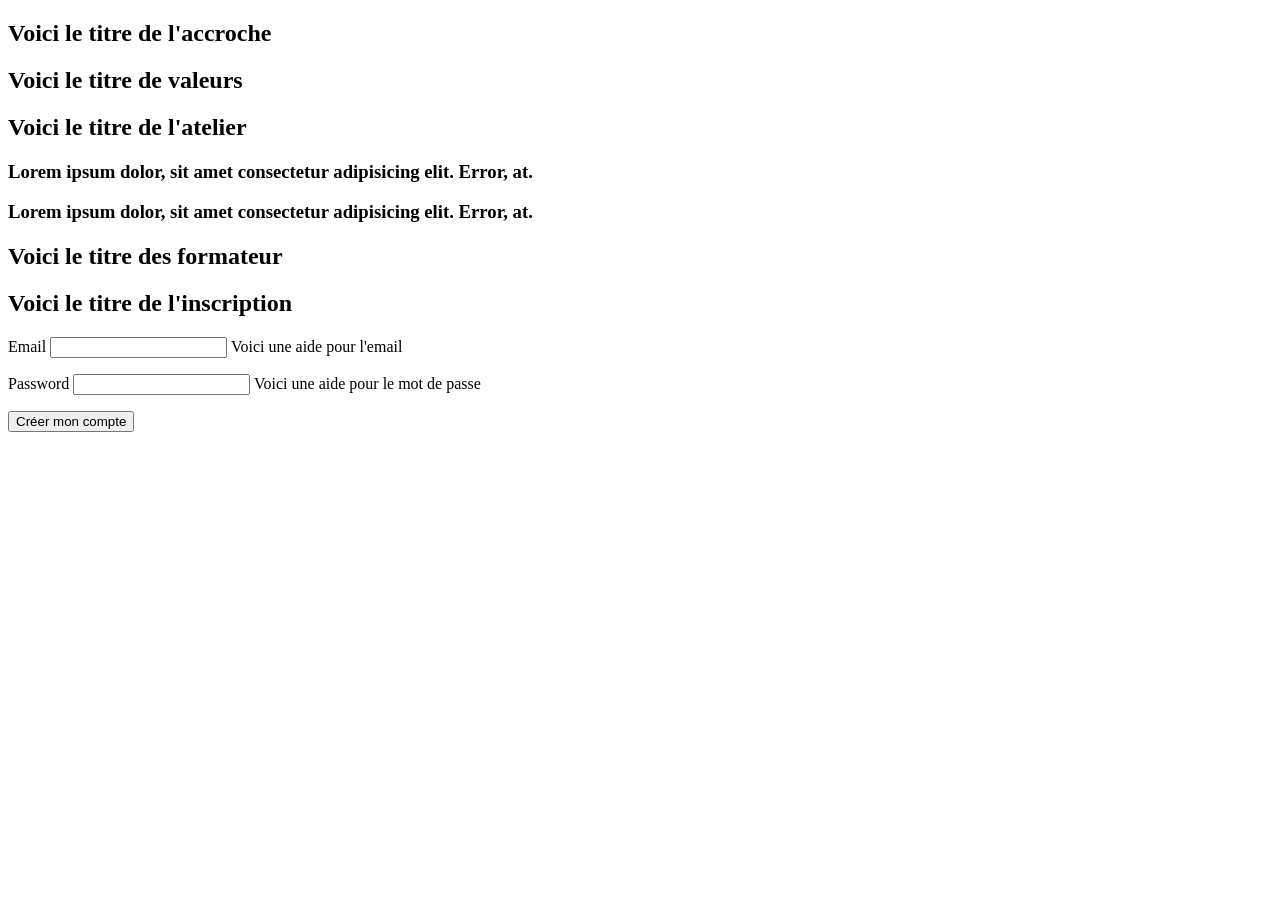
==== src/index.html @ e3a2965a "Ajout de l'arborescence et de la landing page" ====
<!DOCTYPE html>
<html lang="fr">

<head>
    <meta charset="UTF-8">
    <meta name="viewport" content="width=device-width, initial-scale=1.0">
    <title>SkillHub</title>
    <meta name="description" content="Voici la description de mon site, essentiel pour le TP 1">
</head>

<body>
    <main>
        <section class="accroche" id="accroche" aria-labelledby="t-accroche">
            <h1 id="t-accroche">Voici le titre de l'accroche</h1>
        </section>

        <section class="valeurs" id="valeurs" aria-labelledby="t-valeurs">
            <h2 id="t-valeurs">Voici le titre de valeurs</h2>

        </section>

        <section class="ateliers" id="ateliers" aria-labelledby="t-ateliers">
            <h2 id="t-ateliers">Voici le titre de l'atelier</h2>

            <article class="fiche-atelier">
                <h3>Lorem ipsum dolor, sit amet consectetur adipisicing elit. Error, at.</h3>
            </article>
            <article class="fiche-atelier">
                <h3>Lorem ipsum dolor, sit amet consectetur adipisicing elit. Error, at.</h3>
            </article>

        </section>

        <section class="formateurs" id="formateurs" aria-labelledby="t-formateurs">
            <h2 id="t-formateurs">Voici le titre des formateur</h2>

        </section>

        <section class="inscription" id="inscription" aria-labelledby="t-inscription">
            <h2 id="t-inscription">Voici le titre de l'inscription</h2>

            <form action="#">
                <p>
                    <label for="email">Email</label>
                    <input type="email" id="email" class="input-email" aria-labelledby="email">
                    <span id="email-span">Voici une aide pour l'email</span>
                </p>
                <p>
                    <label for="password">Password</label>
                    <input type="password" id="password" class="input-pwd" aria-labelledby="pwd">
                    <span id="pwd">Voici une aide pour le mot de passe</span>
                </p>

                <button type="submit">Créer mon compte</button>
            </form>
        </section>
    </main>
</body>

</html>
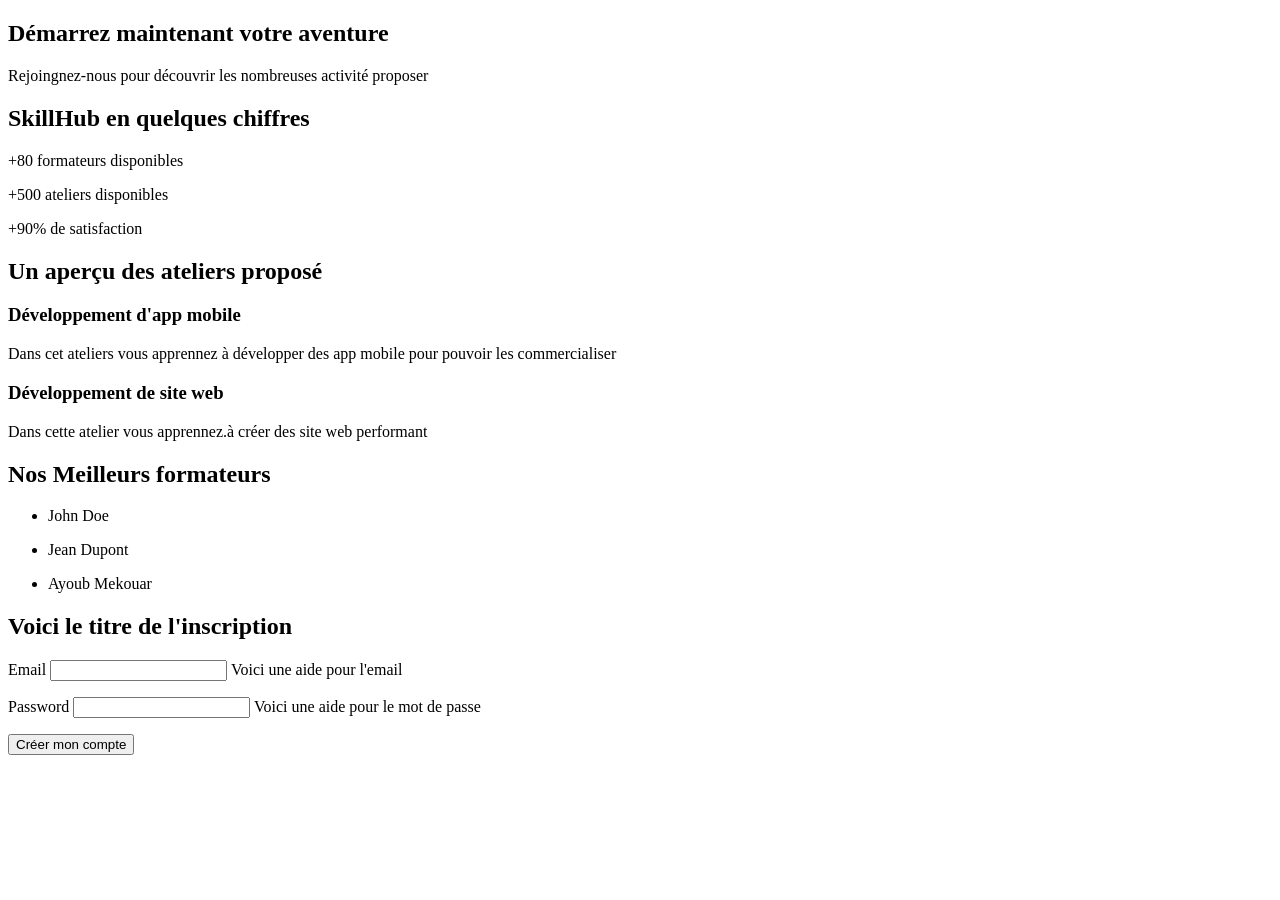
==== commit 37f8368b: "Mise a jour de la landing page (no CSS)" ====
--- a/src/index.html
+++ b/src/index.html
@@ -11,28 +11,41 @@
 <body>
     <main>
         <section class="accroche" id="accroche" aria-labelledby="t-accroche">
-            <h1 id="t-accroche">Voici le titre de l'accroche</h1>
+            <h1 id="t-accroche">Démarrez maintenant votre aventure</h1>
+            <p>Rejoingnez-nous pour découvrir les nombreuses activité proposer</p>
         </section>
 
         <section class="valeurs" id="valeurs" aria-labelledby="t-valeurs">
-            <h2 id="t-valeurs">Voici le titre de valeurs</h2>
-
+            <h2 id="t-valeurs">SkillHub en quelques chiffres</h2>
+            <div class="chiffre">
+                <p>+80 formateurs disponibles</p>
+                <p>+500 ateliers disponibles</p>
+                <p>+90% de satisfaction</p>
+            </div>
+            
         </section>
 
         <section class="ateliers" id="ateliers" aria-labelledby="t-ateliers">
-            <h2 id="t-ateliers">Voici le titre de l'atelier</h2>
+            <h2 id="t-ateliers">Un aperçu des ateliers proposé</h2>
 
             <article class="fiche-atelier">
-                <h3>Lorem ipsum dolor, sit amet consectetur adipisicing elit. Error, at.</h3>
+                <h3>Développement d'app mobile</h3>
+                <p>Dans cet ateliers vous apprennez à développer des app mobile pour pouvoir les commercialiser</p>
             </article>
             <article class="fiche-atelier">
-                <h3>Lorem ipsum dolor, sit amet consectetur adipisicing elit. Error, at.</h3>
+                <h3>Développement de site web</h3>
+                <p>Dans cette atelier vous apprennez.à créer des site web performant</p>
             </article>
 
         </section>
 
         <section class="formateurs" id="formateurs" aria-labelledby="t-formateurs">
-            <h2 id="t-formateurs">Voici le titre des formateur</h2>
+            <h2 id="t-formateurs">Nos Meilleurs formateurs</h2>
+            <ul class="liste-formateurs">
+                <li class="formateur"><p>John Doe</p></li>
+                <li class="formateur"><p>Jean Dupont</p></li>
+                <li class="formateur"><p>Ayoub Mekouar</p></li>
+            </ul>
 
         </section>
 
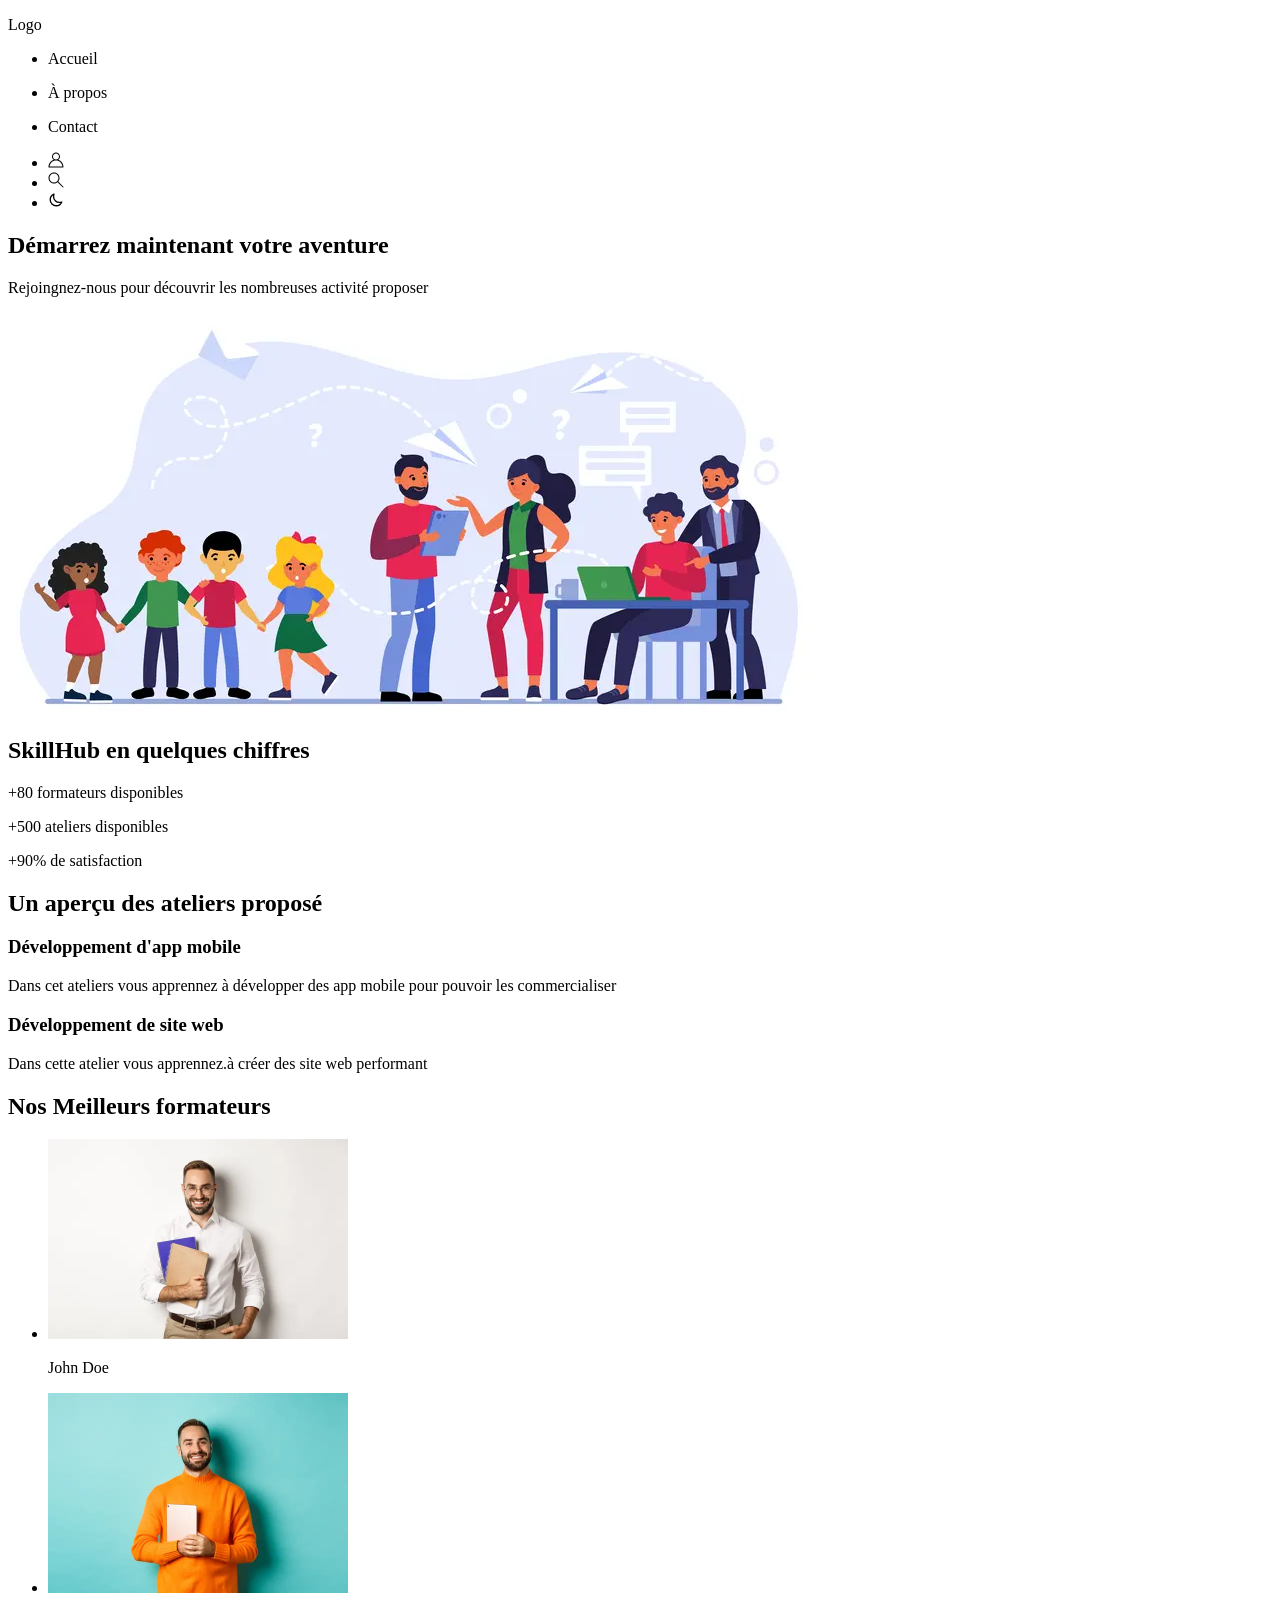
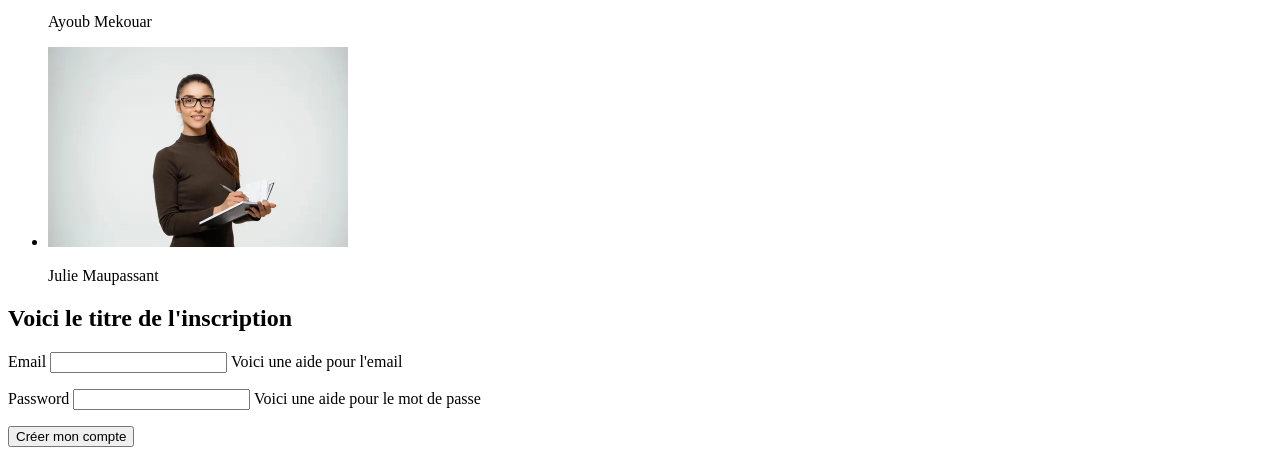
==== commit 3a9672f8: "Ajout des images et polices - TP2" ====
--- a/src/index.html
+++ b/src/index.html
@@ -6,13 +6,84 @@
     <meta name="viewport" content="width=device-width, initial-scale=1.0">
     <title>SkillHub</title>
     <meta name="description" content="Voici la description de mon site, essentiel pour le TP 1">
+    <link rel="preload" fetchpriority="high" as="image" href="./assets/images/image-accroche.webp" type="image/webp">
+
+
+    <!-- Préchargement Titre -->
+     <link rel="preload" 
+      href="./assets/polices/inter-v20-latin-700.woff2" 
+      as="font" 
+      type="font/woff2" 
+      crossorigin>
+
+      <style>
+        @font-face {
+            font-display: swap; /* Check https://developer.mozilla.org/en-US/docs/Web/CSS/@font-face/font-display for other options. */
+            font-family: 'Inter';
+            font-style: normal;
+            font-weight: 400;
+            src: url('../assets/polices/inter-v20-latin-regular.woff2') format('woff2'); /* Chrome 36+, Opera 23+, Firefox 39+, Safari 12+, iOS 10+ */
+        }
+        /* inter-700 - latin */
+        @font-face {
+            font-display: swap; /* Check https://developer.mozilla.org/en-US/docs/Web/CSS/@font-face/font-display for other options. */
+            font-family: 'Inter';
+            font-style: normal;
+            font-weight: 700;
+            src: url('../assets/polices/inter-v20-latin-700.woff2') format('woff2'); /* Chrome 36+, Opera 23+, Firefox 39+, Safari 12+, iOS 10+ */
+        }
+      </style>
+
 </head>
 
 <body>
     <main>
+        <nav>
+            <div class="logo">
+                <p>Logo</p>
+            </div>
+            <div class="navlinks">
+                <ul>
+                    <li>
+                        <p>Accueil</p>
+                    </li>
+                    <li>
+                        <p>À propos</p>
+                    </li>
+                    <li>
+                        <p>Contact</p>
+                    </li>
+                </ul>
+            </div>
+            <div class="icon">
+                <ul>
+                    <li>
+                        <svg width="16px" height="16px" viewBox="0 0 8.4666669 8.4666669" id="svg8" version="1.1" xmlns="http://www.w3.org/2000/svg" xmlns:cc="http://creativecommons.org/ns#" xmlns:dc="http://purl.org/dc/elements/1.1/" xmlns:inkscape="http://www.inkscape.org/namespaces/inkscape" xmlns:rdf="http://www.w3.org/1999/02/22-rdf-syntax-ns#" xmlns:sodipodi="http://sodipodi.sourceforge.net/DTD/sodipodi-0.dtd" xmlns:svg="http://www.w3.org/2000/svg" fill="#000000"><g id="SVGRepo_bgCarrier" stroke-width="0"></g><g id="SVGRepo_tracerCarrier" stroke-linecap="round" stroke-linejoin="round"></g><g id="SVGRepo_iconCarrier"> <defs id="defs2"></defs> <g id="layer1" transform="translate(0,-288.53332)"> <path d="M 15.996094 1.0039062 C 11.589664 1.0039062 8.0019573 4.5916469 8.0019531 8.9980469 C 8.0019557 11.774941 9.4291681 14.22817 11.585938 15.664062 C 5.4606227 17.55205 0.99608756 23.262484 0.99609375 30 A 1.0001 1.0001 0 0 0 2 31.003906 L 30 31.003906 A 1.0001 1.0001 0 0 0 30.996094 30 C 30.9961 23.263163 26.534518 17.552631 20.410156 15.664062 C 22.569029 14.228159 23.998044 11.774891 23.998047 8.9980469 C 23.998043 4.5916469 20.402524 1.0039062 15.996094 1.0039062 z M 15.996094 2.9960938 C 19.321645 2.9960938 21.998044 5.6725162 21.998047 8.9980469 C 21.998044 12.323615 19.321645 15 15.996094 15 C 12.670543 15 10.001956 12.323615 10.001953 8.9980469 C 10.001956 5.6725162 12.670543 2.9960938 15.996094 2.9960938 z M 15.996094 17 C 22.834013 17 28.271717 22.305487 28.804688 29.003906 L 3.1972656 29.003906 C 3.7302358 22.305487 9.1581737 17 15.996094 17 z " id="path935" style="color:#000000;font-style:normal;font-variant:normal;font-weight:normal;font-stretch:normal;font-size:medium;line-height:normal;font-family:sans-serif;font-variant-ligatures:normal;font-variant-position:normal;font-variant-caps:normal;font-variant-numeric:normal;font-variant-alternates:normal;font-feature-settings:normal;text-indent:0;text-align:start;text-decoration:none;text-decoration-line:none;text-decoration-style:solid;text-decoration-color:#000000;letter-spacing:normal;word-spacing:normal;text-transform:none;writing-mode:lr-tb;direction:ltr;text-orientation:mixed;dominant-baseline:auto;baseline-shift:baseline;text-anchor:start;white-space:normal;shape-padding:0;clip-rule:nonzero;display:inline;overflow:visible;visibility:visible;opacity:1;isolation:auto;mix-blend-mode:normal;color-interpolation:sRGB;color-interpolation-filters:linearRGB;solid-color:#000000;solid-opacity:1;vector-effect:none;fill:#000000;fill-opacity:1;fill-rule:nonzero;stroke:none;stroke-width:1.99999988;stroke-linecap:round;stroke-linejoin:round;stroke-miterlimit:4;stroke-dasharray:none;stroke-dashoffset:0;stroke-opacity:1;paint-order:stroke fill markers;color-rendering:auto;image-rendering:auto;shape-rendering:auto;text-rendering:auto;enable-background:accumulate" transform="matrix(0.26458333,0,0,0.26458333,0,288.53332)"></path> </g> </g></svg>                    
+                    </li>
+
+                    <li>
+                        <svg width="16px" height="16px" viewBox="0 0 8.4666669 8.4666669" id="svg8" version="1.1" xmlns="http://www.w3.org/2000/svg" xmlns:cc="http://creativecommons.org/ns#" xmlns:dc="http://purl.org/dc/elements/1.1/" xmlns:inkscape="http://www.inkscape.org/namespaces/inkscape" xmlns:rdf="http://www.w3.org/1999/02/22-rdf-syntax-ns#" xmlns:sodipodi="http://sodipodi.sourceforge.net/DTD/sodipodi-0.dtd" xmlns:svg="http://www.w3.org/2000/svg" fill="#000000"><g id="SVGRepo_bgCarrier" stroke-width="0"></g><g id="SVGRepo_tracerCarrier" stroke-linecap="round" stroke-linejoin="round"></g><g id="SVGRepo_iconCarrier"> <defs id="defs2"></defs> <g id="layer1" transform="translate(0,-288.53332)"> <path d="M 11.996094 1.0039062 C 5.9328116 1.0039062 0.99610131 5.9386839 0.99609375 12.001953 C 0.99610131 18.06526 5.9328116 23.001953 11.996094 23.001953 C 14.670102 23.001953 17.122499 22.040573 19.03125 20.447266 L 29.291016 30.708984 C 30.235897 31.653866 31.653866 30.235898 30.708984 29.291016 L 20.447266 19.029297 C 22.03584 17.121901 22.994137 14.671545 22.994141 12.001953 C 22.994133 5.9386839 18.059376 1.0039062 11.996094 1.0039062 z M 11.996094 3.0039062 C 16.978497 3.003944 20.994135 7.0195531 20.994141 12.001953 C 20.994135 16.984391 16.978497 21.001953 11.996094 21.001953 C 7.0136911 21.001953 2.9960999 16.984391 2.9960938 12.001953 C 2.9960999 7.0195531 7.0136911 3.003944 11.996094 3.0039062 z " id="path935" style="color:#000000;font-style:normal;font-variant:normal;font-weight:normal;font-stretch:normal;font-size:medium;line-height:normal;font-family:sans-serif;font-variant-ligatures:normal;font-variant-position:normal;font-variant-caps:normal;font-variant-numeric:normal;font-variant-alternates:normal;font-feature-settings:normal;text-indent:0;text-align:start;text-decoration:none;text-decoration-line:none;text-decoration-style:solid;text-decoration-color:#000000;letter-spacing:normal;word-spacing:normal;text-transform:none;writing-mode:lr-tb;direction:ltr;text-orientation:mixed;dominant-baseline:auto;baseline-shift:baseline;text-anchor:start;white-space:normal;shape-padding:0;clip-rule:nonzero;display:inline;overflow:visible;visibility:visible;opacity:1;isolation:auto;mix-blend-mode:normal;color-interpolation:sRGB;color-interpolation-filters:linearRGB;solid-color:#000000;solid-opacity:1;vector-effect:none;fill:#000000;fill-opacity:1;fill-rule:nonzero;stroke:none;stroke-width:1.99999988;stroke-linecap:round;stroke-linejoin:round;stroke-miterlimit:4;stroke-dasharray:none;stroke-dashoffset:0;stroke-opacity:1;paint-order:stroke fill markers;color-rendering:auto;image-rendering:auto;shape-rendering:auto;text-rendering:auto;enable-background:accumulate" transform="matrix(0.26458333,0,0,0.26458333,0,288.53332)"></path> </g> </g></svg>
+                    </li>
+
+                    <li>
+                        <svg width="16px" height="16px" viewBox="0 0 24 24" fill="none" xmlns="http://www.w3.org/2000/svg"><g id="SVGRepo_bgCarrier" stroke-width="0"></g><g id="SVGRepo_tracerCarrier" stroke-linecap="round" stroke-linejoin="round"></g><g id="SVGRepo_iconCarrier"> <path d="M3.32031 11.6835C3.32031 16.6541 7.34975 20.6835 12.3203 20.6835C16.1075 20.6835 19.3483 18.3443 20.6768 15.032C19.6402 15.4486 18.5059 15.6834 17.3203 15.6834C12.3497 15.6834 8.32031 11.654 8.32031 6.68342C8.32031 5.50338 8.55165 4.36259 8.96453 3.32996C5.65605 4.66028 3.32031 7.89912 3.32031 11.6835Z" stroke="#000000" stroke-width="2" stroke-linecap="round" stroke-linejoin="round"></path> </g></svg>
+                    </li>
+                </ul>
+            </div>
+        </nav>
+
+
         <section class="accroche" id="accroche" aria-labelledby="t-accroche">
             <h1 id="t-accroche">Démarrez maintenant votre aventure</h1>
             <p>Rejoingnez-nous pour découvrir les nombreuses activité proposer</p>
+            <img src="./assets/images/image-accroche-800px.webp" width="800" height="400"
+                srcset="./assets/images/image-accroche-400px.webp 400w,
+                        ./assets/images/image-accroche-800px.webp 800w,
+                        ./assets/images/image-accroche-1600px.webp 1600w"
+                sizes="(max-width: 700px) 100vw, 50vw"
+                alt="Illustration de plusieurs élèves en compagnie de quatre formateurs"
+                fetchpriority="high" 
+            >
         </section>
 
         <section class="valeurs" id="valeurs" aria-labelledby="t-valeurs">
@@ -22,7 +93,7 @@
                 <p>+500 ateliers disponibles</p>
                 <p>+90% de satisfaction</p>
             </div>
-            
+
         </section>
 
         <section class="ateliers" id="ateliers" aria-labelledby="t-ateliers">
@@ -42,9 +113,18 @@
         <section class="formateurs" id="formateurs" aria-labelledby="t-formateurs">
             <h2 id="t-formateurs">Nos Meilleurs formateurs</h2>
             <ul class="liste-formateurs">
-                <li class="formateur"><p>John Doe</p></li>
-                <li class="formateur"><p>Jean Dupont</p></li>
-                <li class="formateur"><p>Ayoub Mekouar</p></li>
+                <li class="formateur">
+                    <img src="./assets/images/formateurs/formateur1.webp" alt="" width="300" height="200" fetchpriority="high" decoding="async">
+                    <p>John Doe</p>
+                </li>
+                <li class="formateur">
+                    <img src="./assets/images/formateurs/formateur2.webp" alt="" width="300" height="200" loading="lazy" decoding="async">
+                    <p>Ayoub Mekouar</p>
+                </li>
+                <li class="formateur">
+                    <img src="./assets/images/formateurs/formateur3.webp" alt="" width="300" height="200" loading="lazy" decoding="async">
+                    <p>Julie Maupassant</p>
+                </li>
             </ul>
 
         </section>
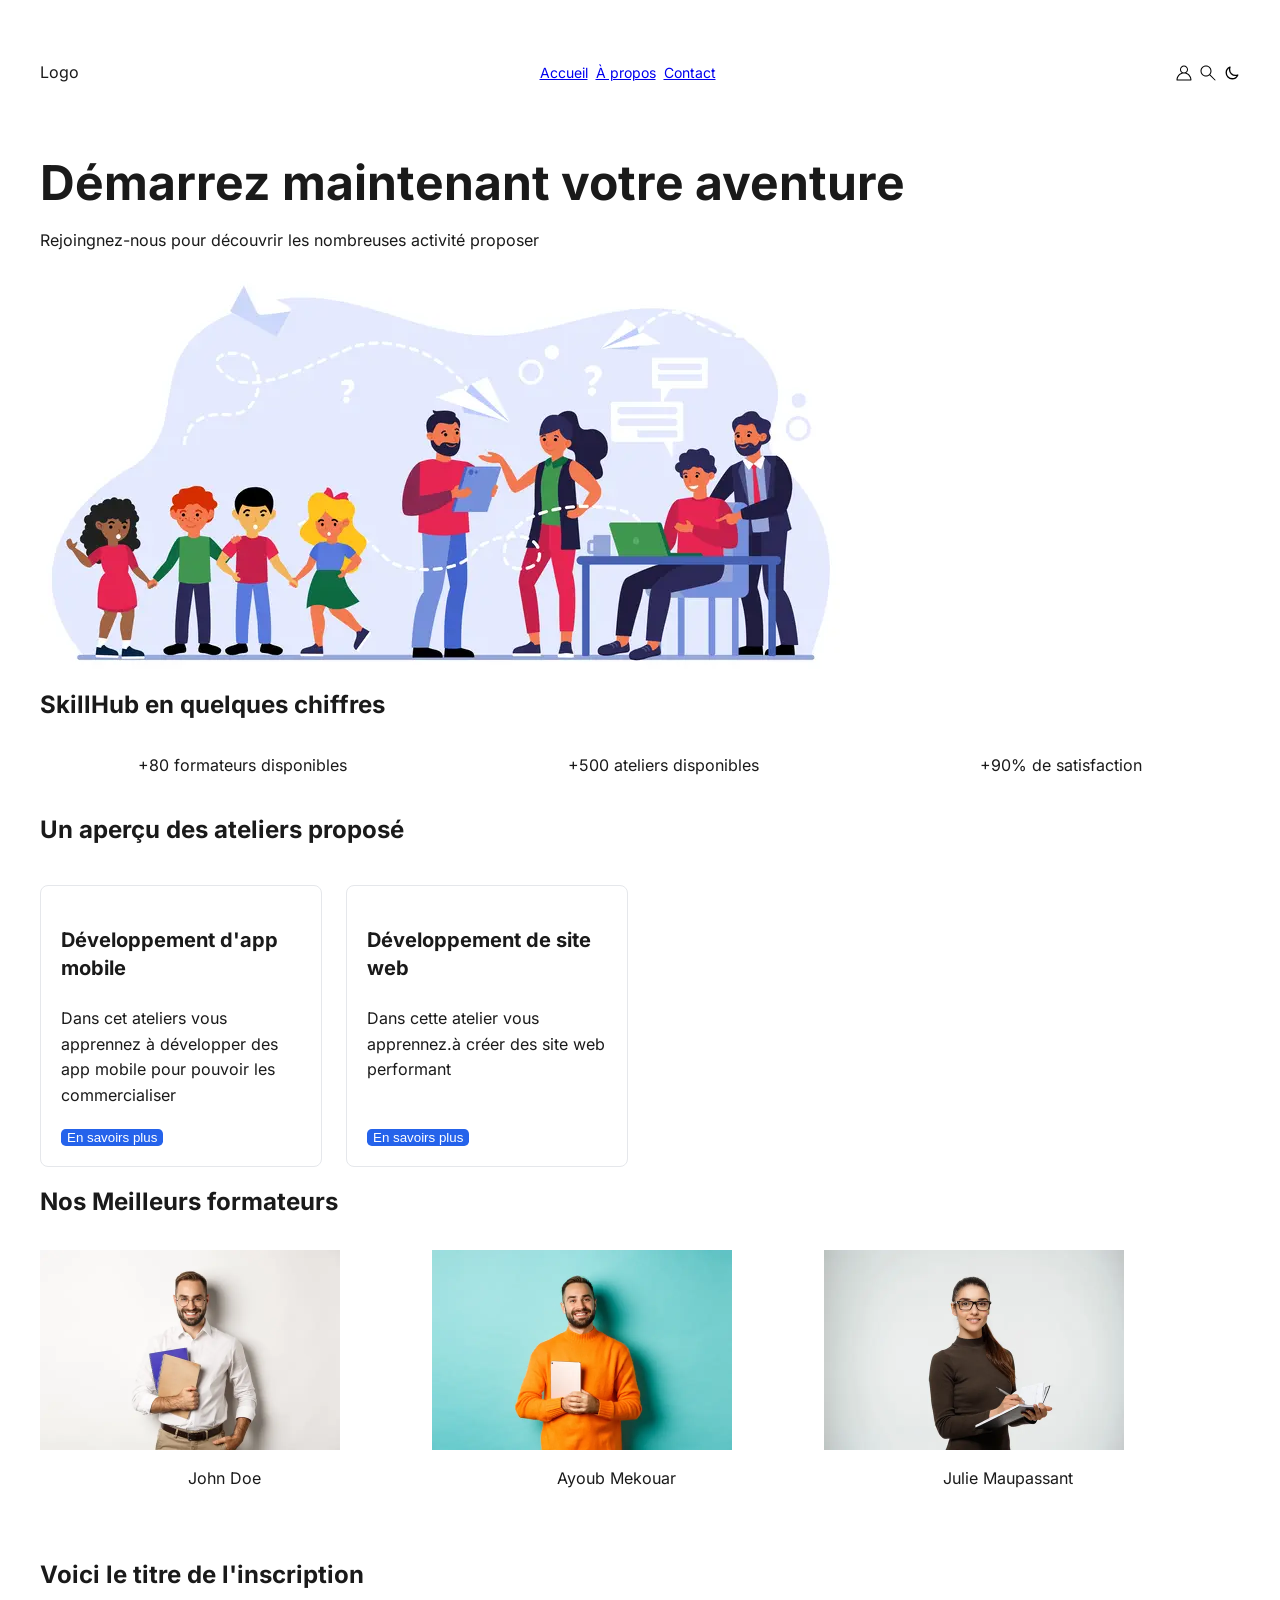
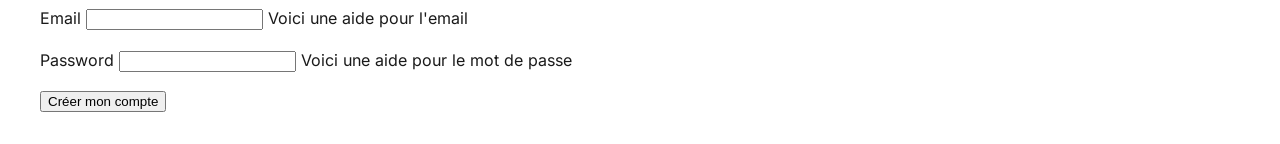
==== commit 64faa198: "Ajout du CSS mobile-first - TP3" ====
--- a/src/index.html
+++ b/src/index.html
@@ -16,23 +16,8 @@
       type="font/woff2" 
       crossorigin>
 
-      <style>
-        @font-face {
-            font-display: swap; /* Check https://developer.mozilla.org/en-US/docs/Web/CSS/@font-face/font-display for other options. */
-            font-family: 'Inter';
-            font-style: normal;
-            font-weight: 400;
-            src: url('../assets/polices/inter-v20-latin-regular.woff2') format('woff2'); /* Chrome 36+, Opera 23+, Firefox 39+, Safari 12+, iOS 10+ */
-        }
-        /* inter-700 - latin */
-        @font-face {
-            font-display: swap; /* Check https://developer.mozilla.org/en-US/docs/Web/CSS/@font-face/font-display for other options. */
-            font-family: 'Inter';
-            font-style: normal;
-            font-weight: 700;
-            src: url('../assets/polices/inter-v20-latin-700.woff2') format('woff2'); /* Chrome 36+, Opera 23+, Firefox 39+, Safari 12+, iOS 10+ */
-        }
-      </style>
+    <!-- Link des fichiers -->
+    <link rel="stylesheet" href="./css/index.css">
 
 </head>
 
@@ -45,13 +30,19 @@
             <div class="navlinks">
                 <ul>
                     <li>
-                        <p>Accueil</p>
+                        <a href="#">
+                            <p>Accueil</p>
+                        </a>
                     </li>
                     <li>
-                        <p>À propos</p>
+                        <a href="#">
+                            <p>À propos</p>
+                        </a>
                     </li>
                     <li>
-                        <p>Contact</p>
+                        <a href="#">
+                            <p>Contact</p>
+                        </a>
                     </li>
                 </ul>
             </div>
@@ -102,10 +93,12 @@
             <article class="fiche-atelier">
                 <h3>Développement d'app mobile</h3>
                 <p>Dans cet ateliers vous apprennez à développer des app mobile pour pouvoir les commercialiser</p>
+                <button type="button" class="btn-ateliers">En savoirs plus</button>
             </article>
             <article class="fiche-atelier">
                 <h3>Développement de site web</h3>
                 <p>Dans cette atelier vous apprennez.à créer des site web performant</p>
+                <button type="button" class="btn-ateliers">En savoirs plus</button>
             </article>
 
         </section>
--- a/src/css/index.css
+++ b/src/css/index.css
@@ -0,0 +1,197 @@
+/* inter-regular - latin */
+@font-face {
+  font-display: swap; /* Check https://developer.mozilla.org/en-US/docs/Web/CSS/@font-face/font-display for other options. */
+  font-family: 'Inter';
+  font-style: normal;
+  font-weight: 400;
+  src: url('../assets/polices/inter-v20-latin-regular.woff2') format('woff2'); /* Chrome 36+, Opera 23+, Firefox 39+, Safari 12+, iOS 10+ */
+}
+/* inter-700 - latin */
+@font-face {
+  font-display: swap; /* Check https://developer.mozilla.org/en-US/docs/Web/CSS/@font-face/font-display for other options. */
+  font-family: 'Inter';
+  font-style: normal;
+  font-weight: 700;
+  src: url('../assets/polices/inter-v20-latin-700.woff2') format('woff2'); /* Chrome 36+, Opera 23+, Firefox 39+, Safari 12+, iOS 10+ */
+}
+
+/* Typographie générale */
+h1 {
+  font-size: clamp(1.75rem, 4vw + 1rem, 3rem);
+  line-height: 1.2;
+}
+
+h2 {
+  font-size: 1.5rem;
+  line-height: 1.3;
+  margin-bottom: 1rem;
+}
+
+h3 {
+  font-size: 1.25rem;
+  line-height: 1.4;
+}
+
+p {
+  font-size: 1rem;
+  line-height: 1.6;
+  max-width: 65ch; /* Largeur bornée ergonomique */
+}
+
+img, svg {
+  display: block;
+  max-width: 100%;
+  height: auto;
+}
+
+
+body {
+  margin: 0;
+  font-family: 'Inter', systeme-ui, sans-serif;
+  color: #1a1a1a;
+  background-color: #fff;
+  overflow-x: hidden;
+}
+
+
+main {
+  width: 100%;
+  grid-template-columns: 1fr;
+  grid-template-areas: 
+    "nav"
+    "accroche"
+    "valeurs"
+    "ateliers"
+    "formateurs"
+    "inscription"
+  ;
+  gap: 2.5rem;
+}
+
+/* Bar de navigation */
+nav {
+  display: flex;
+  justify-content: center;
+  align-items: center;
+  flex-direction: column;
+  flex-wrap: wrap;
+  gap: 0.75rem;
+  width: 100%;
+}
+
+.navlinks ul, .icon ul {
+  display: flex;
+  list-style: none;
+  gap: 0.5rem;
+}
+
+.navlinks a, .navlinks p {
+  white-space: nowrap;
+  font-size: 0.875rem;
+}
+
+/* Hero Section */
+.accroche h1 {
+  font-size: clamp(1.75rem, 4vw + 1rem, 3rem);
+  line-height: 1.2;
+  font-weight: 700;
+  margin-bottom: 1rem;
+}
+
+
+/* Section Atliers */
+.ateliers {
+  display: grid;
+  grid-template-columns: repeat(auto-fit, minmax(16rem, 1fr));
+  gap: 1.5rem;
+}
+
+.ateliers h2 {
+  grid-column: 1 / -1;
+}
+
+.fiche-atelier {
+  display: flex;
+  flex-direction: column;
+  background-color: #fff;
+  border: 1px solid #e5e7eb;
+  border-radius: 0.5rem;
+  padding: 1.25rem;
+}
+
+.fiche-atelier h3 {
+  margin-bottom: 0.5rem;
+}
+
+.fiche-atelier p {
+  margin-bottom: 1.25rem;
+}
+
+.fiche-atelier button, .fiche-atelier .btn-atelier {
+  margin-top: auto;
+  align-self: flex-start;
+  background-color: #2563eb;
+  color: #fff;
+  border: none;
+  border-radius: 0.3rem;
+  cursor: pointer;
+}
+
+/* Fiches des formateurs */
+.formateurs {
+  padding-bottom: 1rem;
+  display: flex;
+  flex-direction: column;
+}
+.formateurs h2 {
+  grid-column: 1 / -1;
+}
+
+.formateurs .liste-formateurs {
+  display: grid;
+  grid-template-columns: repeat(auto-fit, minmax(16rem, 1fr));
+  gap: 1.5rem;
+  padding: 0;
+  width: 90vw;
+  align-items: center;
+}
+
+.liste-formateurs .formateur {
+  list-style: none;
+  text-align: center;
+  align-self: center;
+}
+
+/* Media ports poru tablettes et ordinateurs */
+@media (min-width: 720px) {
+  main {
+    padding: 2rem;
+  }
+
+  nav {
+    flex-direction: row;
+    justify-content: space-between;
+  }
+
+  .valeurs .chiffre {
+    display: flex;
+    justify-content: space-around;
+    gap: 1.5rem;
+  }
+}
+
+@media (min-width: 1024px) {
+main {
+    max-width: 75rem; /* 1200px */
+    margin: 0 auto;
+    grid-template-columns: repeat(2, 1fr);
+    grid-template-areas:
+    "nav         nav"
+    "accroche    accroche"
+    "valeurs     valeurs"
+    "ateliers    ateliers"
+    "formateurs  inscription"
+    ;
+    gap: 3rem;
+  }
+}
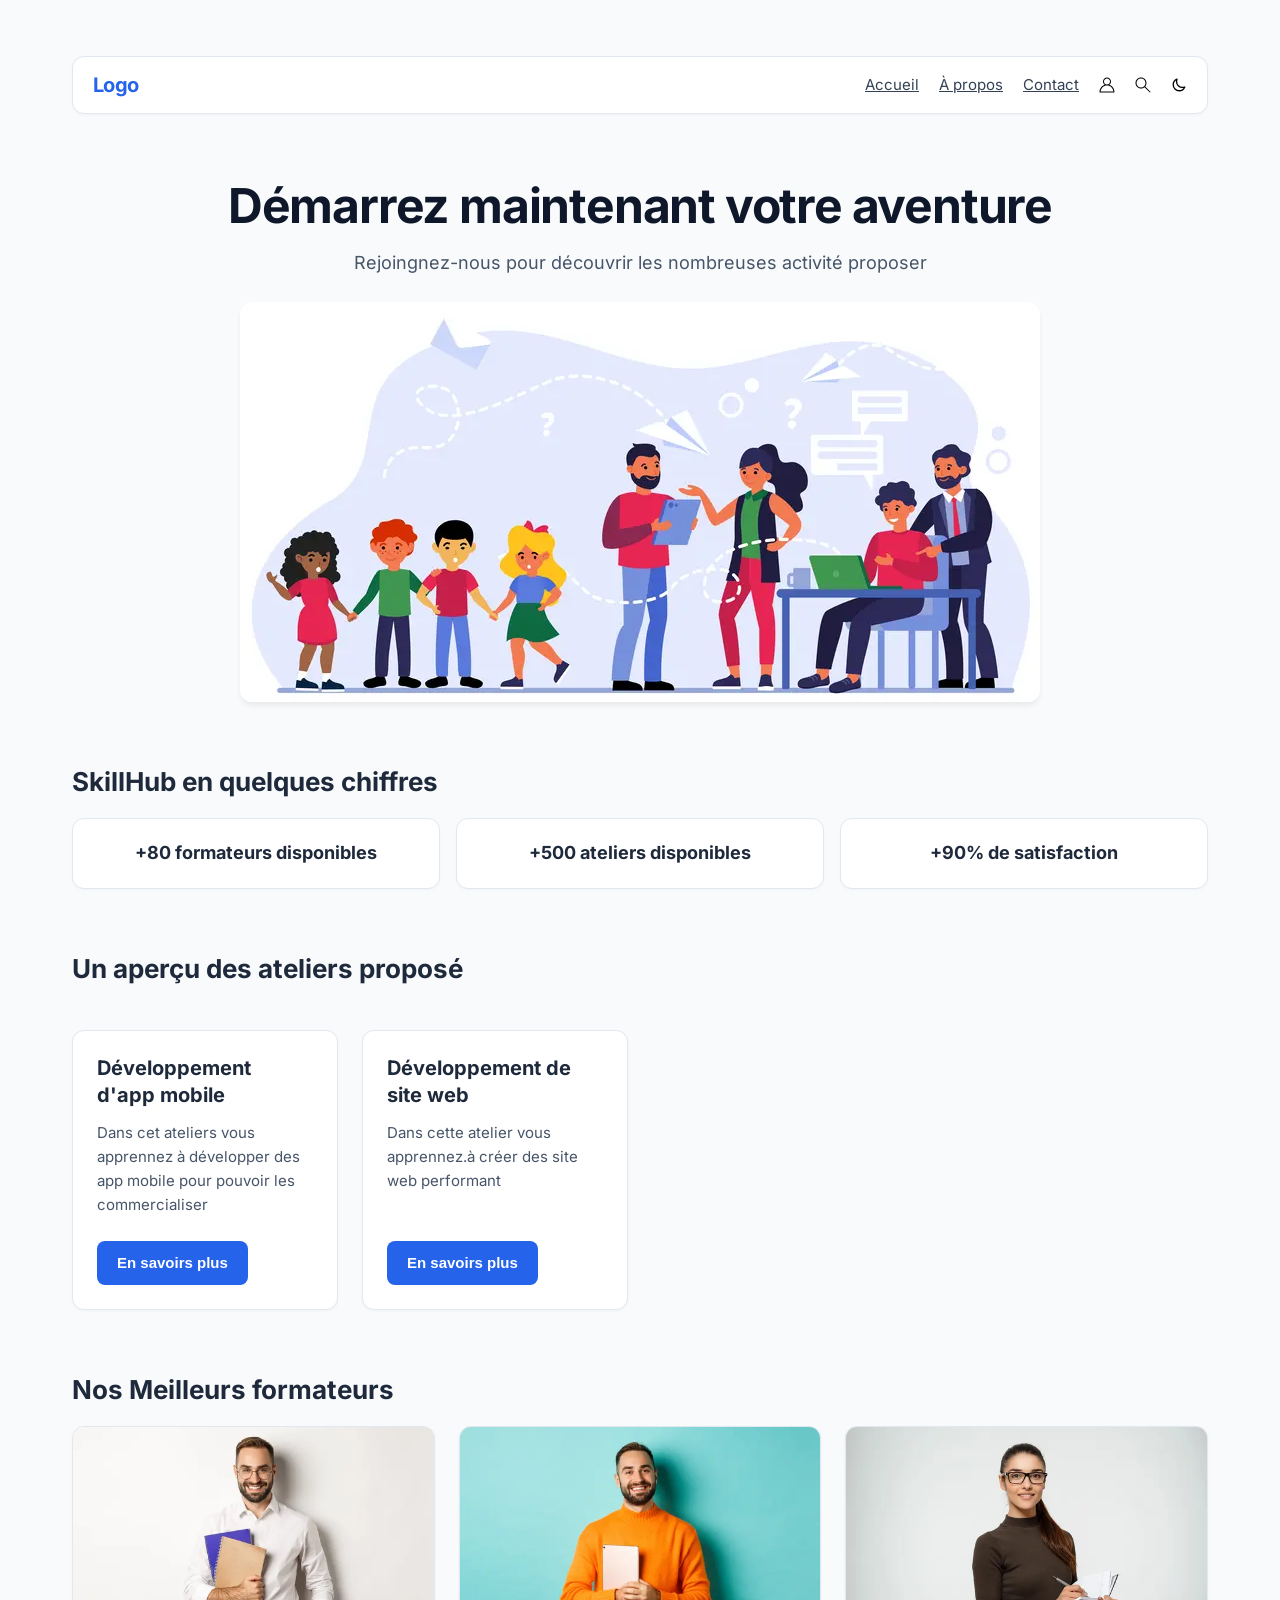
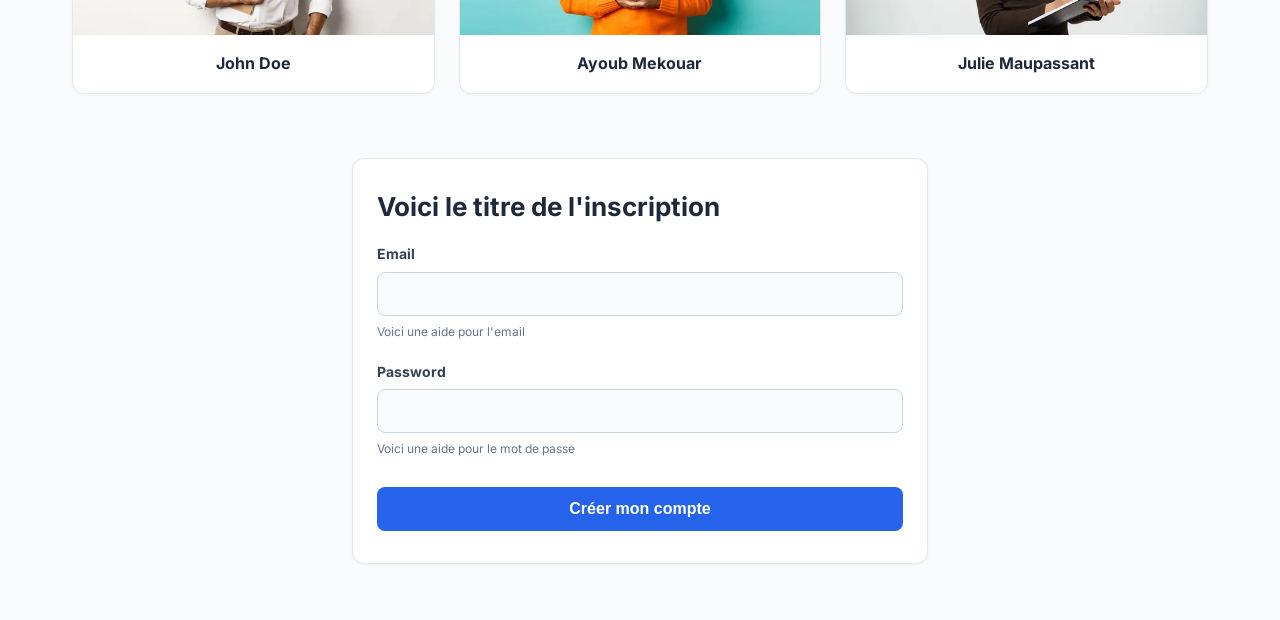
==== commit e5fe27ad: "Ajout du javascript | menu hamburger + validation de connexion" ====
--- a/src/index.html
+++ b/src/index.html
@@ -8,7 +8,9 @@
     <meta name="description" content="Voici la description de mon site, essentiel pour le TP 1">
     <link rel="preload" fetchpriority="high" as="image" href="./assets/images/image-accroche.webp" type="image/webp">
 
-
+    <script src="./js/main.js" defer></script>
+    <script src="./js/validation.js" defer></script>
+    <script src="./js/menu.js" defer></script>
     <!-- Préchargement Titre -->
      <link rel="preload" 
       href="./assets/polices/inter-v20-latin-700.woff2" 
@@ -24,30 +26,49 @@
 <body>
     <main>
         <nav>
-            <div class="logo">
-                <p>Logo</p>
+            <div class="nav-top">
+                <div class="logo">
+                    <p>Logo</p>
+                </div>
+
+                <!-- Bouton hamburger (visible uniquement mobile) -->
+                <button
+                    id="btn-menu"
+                    class="btn-hamburger"
+                    aria-expanded="false"
+                    aria-controls="menu-principal"
+                    aria-label="Ouvrir le menu de navigation"
+                    type="button"
+                >
+                    <span class="hamburger-bar"></span>
+                    <span class="hamburger-bar"></span>
+                    <span class="hamburger-bar"></span>
+                </button>
             </div>
-            <div class="navlinks">
-                <ul>
-                    <li>
-                        <a href="#">
-                            <p>Accueil</p>
-                        </a>
-                    </li>
-                    <li>
-                        <a href="#">
-                            <p>À propos</p>
-                        </a>
-                    </li>
-                    <li>
-                        <a href="#">
-                            <p>Contact</p>
-                        </a>
-                    </li>
-                </ul>
-            </div>
-            <div class="icon">
-                <ul>
+
+            <!-- Menu principal (caché sur mobile par défaut via CSS) -->
+            <div id="menu-principal" class="nav-body">
+                <div class="navlinks">
+                    <ul>
+                        <li>
+                            <a href="#">
+                                <p>Accueil</p>
+                            </a>
+                        </li>
+                        <li>
+                            <a href="#">
+                                <p>À propos</p>
+                            </a>
+                        </li>
+                        <li>
+                            <a href="#">
+                                <p>Contact</p>
+                            </a>
+                        </li>
+                    </ul>
+                </div>
+                <div class="icon">
+                    <ul>
                     <li>
                         <svg width="16px" height="16px" viewBox="0 0 8.4666669 8.4666669" id="svg8" version="1.1" xmlns="http://www.w3.org/2000/svg" xmlns:cc="http://creativecommons.org/ns#" xmlns:dc="http://purl.org/dc/elements/1.1/" xmlns:inkscape="http://www.inkscape.org/namespaces/inkscape" xmlns:rdf="http://www.w3.org/1999/02/22-rdf-syntax-ns#" xmlns:sodipodi="http://sodipodi.sourceforge.net/DTD/sodipodi-0.dtd" xmlns:svg="http://www.w3.org/2000/svg" fill="#000000"><g id="SVGRepo_bgCarrier" stroke-width="0"></g><g id="SVGRepo_tracerCarrier" stroke-linecap="round" stroke-linejoin="round"></g><g id="SVGRepo_iconCarrier"> <defs id="defs2"></defs> <g id="layer1" transform="translate(0,-288.53332)"> <path d="M 15.996094 1.0039062 C 11.589664 1.0039062 8.0019573 4.5916469 8.0019531 8.9980469 C 8.0019557 11.774941 9.4291681 14.22817 11.585938 15.664062 C 5.4606227 17.55205 0.99608756 23.262484 0.99609375 30 A 1.0001 1.0001 0 0 0 2 31.003906 L 30 31.003906 A 1.0001 1.0001 0 0 0 30.996094 30 C 30.9961 23.263163 26.534518 17.552631 20.410156 15.664062 C 22.569029 14.228159 23.998044 11.774891 23.998047 8.9980469 C 23.998043 4.5916469 20.402524 1.0039062 15.996094 1.0039062 z M 15.996094 2.9960938 C 19.321645 2.9960938 21.998044 5.6725162 21.998047 8.9980469 C 21.998044 12.323615 19.321645 15 15.996094 15 C 12.670543 15 10.001956 12.323615 10.001953 8.9980469 C 10.001956 5.6725162 12.670543 2.9960938 15.996094 2.9960938 z M 15.996094 17 C 22.834013 17 28.271717 22.305487 28.804688 29.003906 L 3.1972656 29.003906 C 3.7302358 22.305487 9.1581737 17 15.996094 17 z " id="path935" style="color:#000000;font-style:normal;font-variant:normal;font-weight:normal;font-stretch:normal;font-size:medium;line-height:normal;font-family:sans-serif;font-variant-ligatures:normal;font-variant-position:normal;font-variant-caps:normal;font-variant-numeric:normal;font-variant-alternates:normal;font-feature-settings:normal;text-indent:0;text-align:start;text-decoration:none;text-decoration-line:none;text-decoration-style:solid;text-decoration-color:#000000;letter-spacing:normal;word-spacing:normal;text-transform:none;writing-mode:lr-tb;direction:ltr;text-orientation:mixed;dominant-baseline:auto;baseline-shift:baseline;text-anchor:start;white-space:normal;shape-padding:0;clip-rule:nonzero;display:inline;overflow:visible;visibility:visible;opacity:1;isolation:auto;mix-blend-mode:normal;color-interpolation:sRGB;color-interpolation-filters:linearRGB;solid-color:#000000;solid-opacity:1;vector-effect:none;fill:#000000;fill-opacity:1;fill-rule:nonzero;stroke:none;stroke-width:1.99999988;stroke-linecap:round;stroke-linejoin:round;stroke-miterlimit:4;stroke-dasharray:none;stroke-dashoffset:0;stroke-opacity:1;paint-order:stroke fill markers;color-rendering:auto;image-rendering:auto;shape-rendering:auto;text-rendering:auto;enable-background:accumulate" transform="matrix(0.26458333,0,0,0.26458333,0,288.53332)"></path> </g> </g></svg>                    
                     </li>
@@ -61,6 +82,7 @@
                     </li>
                 </ul>
             </div>
+            </div><!-- /menu-principal -->
         </nav>
 
 
@@ -125,11 +147,11 @@
         <section class="inscription" id="inscription" aria-labelledby="t-inscription">
             <h2 id="t-inscription">Voici le titre de l'inscription</h2>
 
-            <form action="#">
+            <form id="form-inscription">
                 <p>
-                    <label for="email">Email</label>
-                    <input type="email" id="email" class="input-email" aria-labelledby="email">
-                    <span id="email-span">Voici une aide pour l'email</span>
+                    <label for="courriel">Email</label>
+                    <input type="email" id="courriel" class="input-email" aria-labelledby="aide-couriel">
+                    <span id="aide-courriel">Voici une aide pour l'email</span>
                 </p>
                 <p>
                     <label for="password">Password</label>
--- a/src/css/index.css
+++ b/src/css/index.css
@@ -1,61 +1,84 @@
-/* inter-regular - latin */
+/* ==========================================================================
+   0. POLICES LOCALES (WOFF2)
+   ========================================================================== */
 @font-face {
-  font-display: swap; /* Check https://developer.mozilla.org/en-US/docs/Web/CSS/@font-face/font-display for other options. */
+  font-display: swap;
   font-family: 'Inter';
   font-style: normal;
   font-weight: 400;
-  src: url('../assets/polices/inter-v20-latin-regular.woff2') format('woff2'); /* Chrome 36+, Opera 23+, Firefox 39+, Safari 12+, iOS 10+ */
-}
-/* inter-700 - latin */
+  src: url('../assets/polices/inter-v20-latin-regular.woff2') format('woff2');
+}
+
 @font-face {
-  font-display: swap; /* Check https://developer.mozilla.org/en-US/docs/Web/CSS/@font-face/font-display for other options. */
+  font-display: swap;
   font-family: 'Inter';
   font-style: normal;
   font-weight: 700;
-  src: url('../assets/polices/inter-v20-latin-700.woff2') format('woff2'); /* Chrome 36+, Opera 23+, Firefox 39+, Safari 12+, iOS 10+ */
-}
-
-/* Typographie générale */
+  src: url('../assets/polices/inter-v20-latin-700.woff2') format('woff2');
+}
+
+/* ==========================================================================
+   1. RESET & BASE (Mobile-first, hors media query)
+   ========================================================================== */
+*, *::before, *::after {
+  box-sizing: border-box;
+  margin: 0;
+  padding: 0;
+}
+
+body {
+  font-family: 'Inter', system-ui, -apple-system, sans-serif;
+  color: #0f172a;
+  background-color: #f8fafc;
+  line-height: 1.6;
+  overflow-x: hidden;
+}
+
+img, svg {
+  display: block;
+  max-width: 100%;
+  height: auto;
+}
+
+/* Typographie fluide et bornée (consigne TP) */
 h1 {
   font-size: clamp(1.75rem, 4vw + 1rem, 3rem);
-  line-height: 1.2;
+  line-height: 1.15;
+  font-weight: 700;
+  color: #0f172a;
+  letter-spacing: -0.025em;
+  margin-bottom: 1rem;
 }
 
 h2 {
-  font-size: 1.5rem;
-  line-height: 1.3;
-  margin-bottom: 1rem;
+  font-size: 1.625rem;
+  line-height: 1.25;
+  font-weight: 700;
+  color: #1e293b;
+  margin-bottom: 1.25rem;
 }
 
 h3 {
   font-size: 1.25rem;
-  line-height: 1.4;
+  line-height: 1.35;
+  font-weight: 700;
+  color: #1e293b;
 }
 
 p {
   font-size: 1rem;
   line-height: 1.6;
   max-width: 65ch; /* Largeur bornée ergonomique */
-}
-
-img, svg {
-  display: block;
-  max-width: 100%;
-  height: auto;
-}
-
-
-body {
-  margin: 0;
-  font-family: 'Inter', systeme-ui, sans-serif;
-  color: #1a1a1a;
-  background-color: #fff;
-  overflow-x: hidden;
-}
-
-
+  color: #475569;
+}
+
+/* ==========================================================================
+   2. STRUCTURE GRID-TEMPLATE-AREAS (Consigne TP)
+   ========================================================================== */
 main {
   width: 100%;
+  padding: 1.25rem 1rem;
+  display: grid;
   grid-template-columns: 1fr;
   grid-template-areas: 
     "nav"
@@ -63,43 +86,174 @@
     "valeurs"
     "ateliers"
     "formateurs"
-    "inscription"
-  ;
-  gap: 2.5rem;
-}
-
-/* Bar de navigation */
+    "inscription";
+  gap: 3.5rem;
+}
+
+nav           { grid-area: nav; }
+.accroche     { grid-area: accroche; }
+.valeurs      { grid-area: valeurs; }
+.ateliers     { grid-area: ateliers; }
+.formateurs   { grid-area: formateurs; }
+.inscription  { grid-area: inscription; }
+
+/* ==========================================================================
+   3. NAVIGATION
+   ========================================================================== */
 nav {
-  display: flex;
+  padding: 0.75rem 1.25rem;
+  background-color: #ffffff;
+  border-radius: 0.75rem;
+  border: 1px solid #e2e8f0;
+  box-shadow: 0 1px 3px rgba(0, 0, 0, 0.04);
+}
+
+/* Ligne logo + bouton hamburger */
+.nav-top {
+  display: flex;
+  align-items: center;
+  justify-content: space-between;
+}
+
+.logo p {
+  font-weight: 700;
+  font-size: 1.25rem;
+  color: #2563eb;
+  letter-spacing: -0.03em;
+}
+
+/* ---- Bouton hamburger ---- */
+.btn-hamburger {
+  display: flex;
+  flex-direction: column;
   justify-content: center;
   align-items: center;
-  flex-direction: column;
-  flex-wrap: wrap;
-  gap: 0.75rem;
-  width: 100%;
+  gap: 5px;
+  width: 2.75rem;
+  height: 2.75rem;
+  background: none;
+  border: none;
+  cursor: pointer;
+  padding: 0.5rem;
+  border-radius: 0.5rem;
+  transition: background-color 0.15s ease;
+}
+
+.btn-hamburger:hover {
+  background-color: #f1f5f9;
+}
+
+.hamburger-bar {
+  display: block;
+  width: 22px;
+  height: 2px;
+  background-color: #334155;
+  border-radius: 2px;
+  transition: transform 0.3s ease, opacity 0.3s ease;
+  transform-origin: center;
+}
+
+/* Animation burger → croix quand aria-expanded="true" */
+.btn-hamburger[aria-expanded="true"] .hamburger-bar:nth-child(1) {
+  transform: translateY(7px) rotate(45deg);
+}
+.btn-hamburger[aria-expanded="true"] .hamburger-bar:nth-child(2) {
+  opacity: 0;
+  transform: scaleX(0);
+}
+.btn-hamburger[aria-expanded="true"] .hamburger-bar:nth-child(3) {
+  transform: translateY(-7px) rotate(-45deg);
+}
+
+/* ---- Corps du menu (mobile) ---- */
+.nav-body {
+  display: none; /* Masqué par défaut sur mobile */
+  flex-direction: column;
+  gap: 1rem;
+  padding-top: 1rem;
+  border-top: 1px solid #e2e8f0;
+  margin-top: 0.75rem;
+}
+
+.nav-body.is-open {
+  display: flex;
+  animation: slideDown 0.25s ease;
+}
+
+@keyframes slideDown {
+  from { opacity: 0; transform: translateY(-8px); }
+  to   { opacity: 1; transform: translateY(0); }
 }
 
 .navlinks ul, .icon ul {
   display: flex;
   list-style: none;
-  gap: 0.5rem;
+  gap: 1.25rem;
+  align-items: center;
 }
 
 .navlinks a, .navlinks p {
   white-space: nowrap;
-  font-size: 0.875rem;
-}
-
-/* Hero Section */
-.accroche h1 {
-  font-size: clamp(1.75rem, 4vw + 1rem, 3rem);
-  line-height: 1.2;
-  font-weight: 700;
-  margin-bottom: 1rem;
-}
-
-
-/* Section Atliers */
+  font-size: 0.9375rem;
+  font-weight: 500;
+  color: #334155;
+}
+
+.icon svg {
+  color: #64748b;
+  cursor: pointer;
+  transition: color 0.15s ease;
+}
+
+.icon svg:hover {
+  color: #2563eb;
+}
+
+
+
+/* ==========================================================================
+   4. HERO / ACCROCHE
+   ========================================================================== */
+.accroche {
+  display: flex;
+  flex-direction: column;
+  align-items: center;
+}
+
+.accroche p {
+  font-size: 1.125rem;
+  margin-bottom: 1.5rem;
+}
+
+.accroche img {
+  border-radius: 0.75rem;
+  box-shadow: 0 4px 6px -1px rgba(0, 0, 0, 0.08);
+}
+
+/* ==========================================================================
+   5. VALEURS / CHIFFRES
+   ========================================================================== */
+.valeurs .chiffre {
+  display: grid;
+  grid-template-columns: 1fr;
+  gap: 1rem;
+}
+
+.valeurs .chiffre p {
+  background-color: #ffffff;
+  padding: 1.25rem 1.5rem;
+  border-radius: 0.75rem;
+  border: 1px solid #e2e8f0;
+  font-weight: 700;
+  font-size: 1.125rem;
+  color: #1e293b;
+  text-align: center;
+  box-shadow: 0 1px 2px rgba(0, 0, 0, 0.03);
+}
+
+/* ==========================================================================
+   6. ATELIERS (Grid auto-fit minmax & Flexbox vertical - Consigne TP)
+   ========================================================================== */
 .ateliers {
   display: grid;
   grid-template-columns: repeat(auto-fit, minmax(16rem, 1fr));
@@ -113,85 +267,220 @@
 .fiche-atelier {
   display: flex;
   flex-direction: column;
-  background-color: #fff;
-  border: 1px solid #e5e7eb;
-  border-radius: 0.5rem;
-  padding: 1.25rem;
+  background-color: #ffffff;
+  border: 1px solid #e2e8f0;
+  border-radius: 0.75rem;
+  padding: 1.5rem;
+  box-shadow: 0 1px 3px rgba(0, 0, 0, 0.04);
+  transition: transform 0.2s ease, box-shadow 0.2s ease;
+}
+
+.fiche-atelier:hover {
+  transform: translateY(-2px);
+  box-shadow: 0 8px 16px -4px rgba(0, 0, 0, 0.06);
 }
 
 .fiche-atelier h3 {
-  margin-bottom: 0.5rem;
+  margin-bottom: 0.75rem;
 }
 
 .fiche-atelier p {
-  margin-bottom: 1.25rem;
+  margin-bottom: 1.5rem;
+  font-size: 0.9375rem;
 }
 
 .fiche-atelier button, .fiche-atelier .btn-atelier {
   margin-top: auto;
   align-self: flex-start;
+  min-height: 2.75rem; /* Cible tactile >= 44px */
+  padding: 0.625rem 1.25rem;
   background-color: #2563eb;
-  color: #fff;
+  color: #ffffff;
+  font-weight: 600;
+  font-size: 0.9375rem;
   border: none;
-  border-radius: 0.3rem;
+  border-radius: 0.5rem;
   cursor: pointer;
-}
-
-/* Fiches des formateurs */
-.formateurs {
-  padding-bottom: 1rem;
-  display: flex;
-  flex-direction: column;
-}
-.formateurs h2 {
-  grid-column: 1 / -1;
-}
-
+  transition: background-color 0.15s ease;
+}
+
+.fiche-atelier button:hover, .fiche-atelier .btn-atelier:hover {
+  background-color: #1d4ed8;
+}
+
+/* ==========================================================================
+   7. FORMATEURS
+   ========================================================================== */
 .formateurs .liste-formateurs {
   display: grid;
-  grid-template-columns: repeat(auto-fit, minmax(16rem, 1fr));
+  grid-template-columns: repeat(auto-fit, minmax(14rem, 1fr));
   gap: 1.5rem;
   padding: 0;
-  width: 90vw;
-  align-items: center;
+  list-style: none;
 }
 
 .liste-formateurs .formateur {
-  list-style: none;
+  background-color: #ffffff;
+  border: 1px solid #e2e8f0;
+  border-radius: 0.75rem;
+  overflow: hidden;
   text-align: center;
-  align-self: center;
-}
-
-/* Media ports poru tablettes et ordinateurs */
-@media (min-width: 720px) {
+  box-shadow: 0 1px 3px rgba(0, 0, 0, 0.04);
+}
+
+.liste-formateurs .formateur img {
+  width: 100%;
+  height: 13rem;
+  object-fit: cover;
+}
+
+.liste-formateurs .formateur p {
+  padding: 1rem;
+  font-weight: 700;
+  color: #1e293b;
+  margin: 0 auto;
+}
+
+/* ==========================================================================
+   8. FORMULAIRE D'INSCRIPTION
+   ========================================================================== */
+.inscription {
+  background-color: #ffffff;
+  border: 1px solid #e2e8f0;
+  border-radius: 0.75rem;
+  padding: 2rem 1.5rem;
+  box-shadow: 0 1px 3px rgba(0, 0, 0, 0.04);
+}
+
+.inscription form {
+  display: flex;
+  flex-direction: column;
+  gap: 1.25rem;
+}
+
+.inscription p {
+  display: flex;
+  flex-direction: column;
+  gap: 0.375rem;
+  max-width: 100%;
+}
+
+.inscription label {
+  font-size: 0.875rem;
+  font-weight: 600;
+  color: #334155;
+}
+
+.inscription input {
+  min-height: 2.75rem; /* Cible tactile >= 44px */
+  padding: 0.625rem 0.875rem;
+  border: 1px solid #cbd5e1;
+  border-radius: 0.5rem;
+  font-size: 1rem;
+  font-family: inherit;
+  background-color: #f8fafc;
+  outline: none;
+  transition: border-color 0.15s ease, box-shadow 0.15s ease;
+}
+
+.inscription input:focus {
+  border-color: #2563eb;
+  box-shadow: 0 0 0 3px rgba(37, 99, 235, 0.15);
+  background-color: #ffffff;
+}
+
+.inscription span {
+  font-size: 0.75rem;
+  color: #64748b;
+}
+
+.inscription button {
+  min-height: 2.75rem;
+  margin-top: 0.5rem;
+  padding: 0.75rem 1.5rem;
+  background-color: #2563eb;
+  color: #ffffff;
+  font-weight: 600;
+  font-size: 1rem;
+  border: none;
+  border-radius: 0.5rem;
+  cursor: pointer;
+  transition: background-color 0.15s ease;
+}
+
+.inscription button:hover {
+  background-color: #1d4ed8;
+}
+
+/* ==========================================================================
+   9. ENRICHISSEMENTS RESPONSIVE (Points de rupture en em - Consigne TP)
+   ========================================================================== */
+
+/* Tablette (~720px / 16 = 45em) */
+@media (min-width: 45em) {
   main {
-    padding: 2rem;
+    padding: 2.5rem 2rem;
+  }
+
+  /* Sur tablette+, le hamburger disparaît, le menu est toujours visible */
+  .btn-hamburger {
+    display: none;
   }
 
   nav {
+    display: flex;
     flex-direction: row;
+    align-items: center;
     justify-content: space-between;
+    gap: 1rem;
+  }
+
+  .nav-top {
+    /* Logo seulement, sans le bouton */
+    flex: 0 0 auto;
+  }
+
+  /* Annuler le style mobile du corps du menu */
+  .nav-body,
+  .nav-body.is-open {
+    display: flex;
+    flex-direction: row;
+    align-items: center;
+    gap: 1.25rem;
+    padding-top: 0;
+    border-top: none;
+    margin-top: 0;
+    animation: none;
+    flex: 1;
+    justify-content: flex-end;
   }
 
   .valeurs .chiffre {
-    display: flex;
-    justify-content: space-around;
-    gap: 1.5rem;
-  }
-}
-
-@media (min-width: 1024px) {
-main {
-    max-width: 75rem; /* 1200px */
+    grid-template-columns: repeat(3, 1fr);
+  }
+}
+
+/* Desktop (~1024px / 16 = 64em) */
+@media (min-width: 64em) {
+  main {
+    max-width: 75rem; /* ~1200px */
     margin: 0 auto;
-    grid-template-columns: repeat(2, 1fr);
+    padding: 3.5rem 2rem;
+    grid-template-columns: 1fr;
     grid-template-areas:
-    "nav         nav"
-    "accroche    accroche"
-    "valeurs     valeurs"
-    "ateliers    ateliers"
-    "formateurs  inscription"
-    ;
-    gap: 3rem;
+      "nav"
+      "accroche"
+      "valeurs"
+      "ateliers"
+      "formateurs"
+      "inscription";
+    gap: 4rem;
+  }
+
+  /* Centre et calibre le formulaire d'inscription sur grand écran */
+  .inscription {
+    max-width: 36rem;
+    margin: 0 auto;
+    width: 100%;
   }
 }
